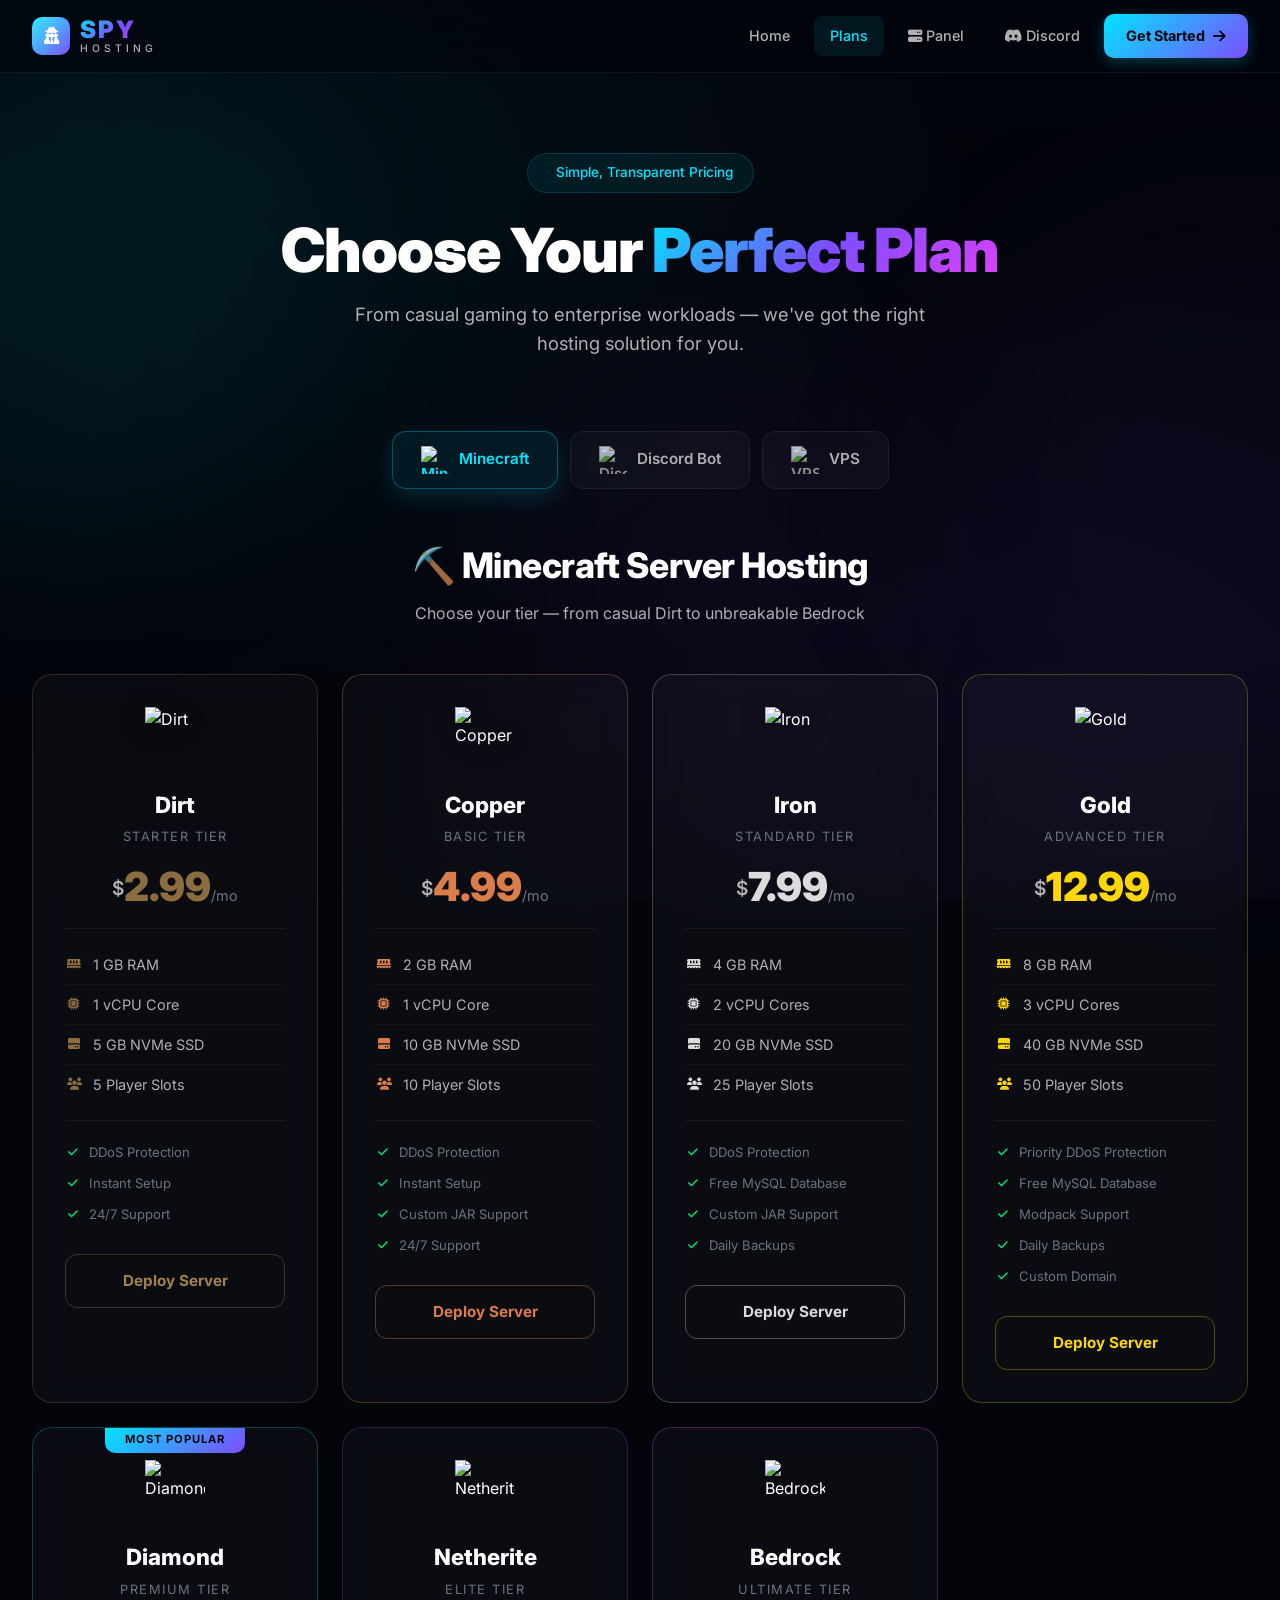
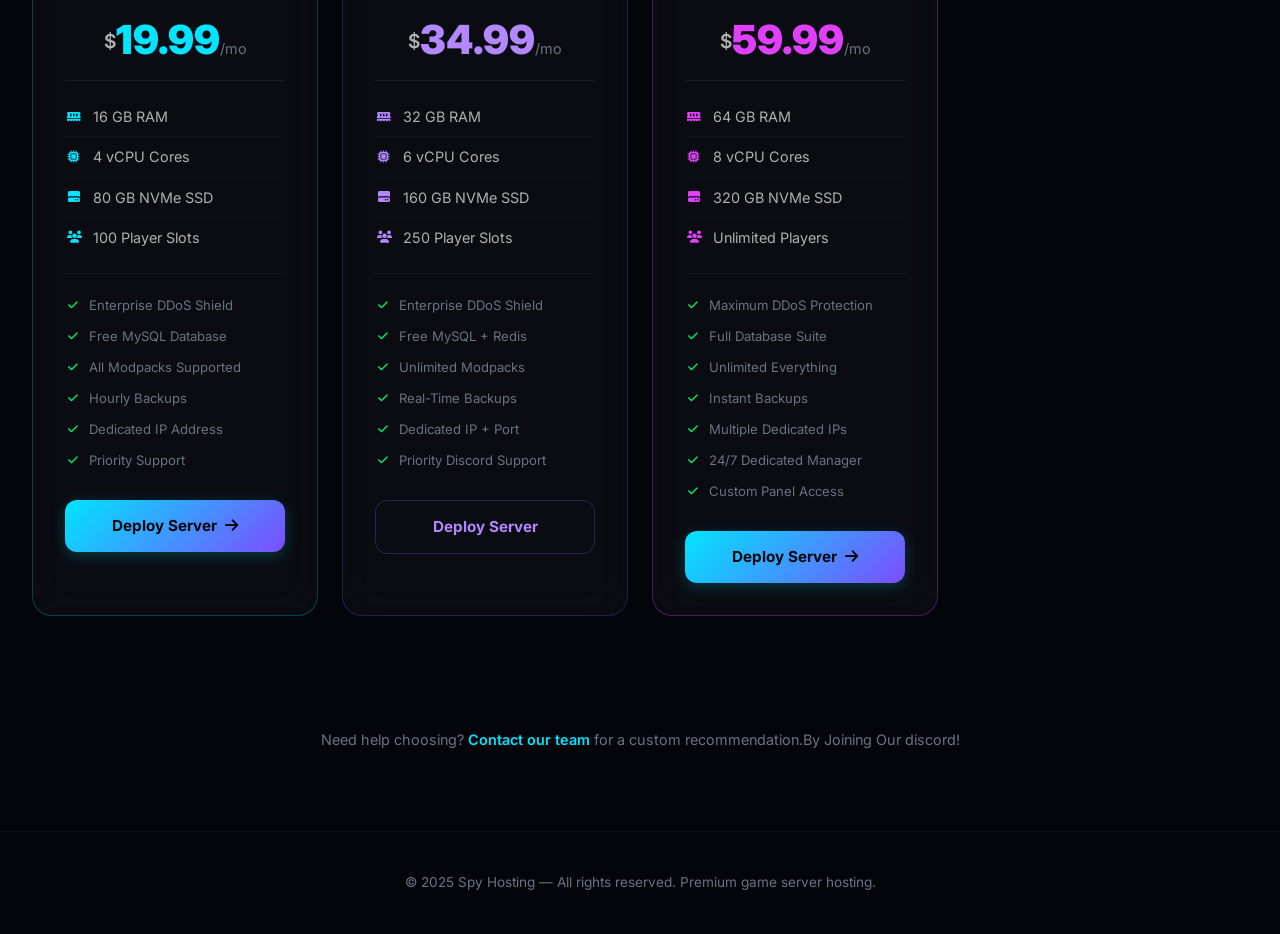
==== static/plans.html @ 8979aba4 "Create plans.html" ====
<!DOCTYPE html>
<html lang="en">
  <head>
    <meta charset="UTF-8" />
    <meta
      name="viewport"
      content="width=device-width, initial-scale=1.0, viewport-fit=cover"
    />
    <title>Plans | Spy Hosting - Premium Game Server Hosting</title>
    <meta
      name="description"
      content="Choose your perfect hosting plan. Minecraft servers, Discord bot hosting, and VPS solutions."
    />
    <link rel="preconnect" href="https://fonts.googleapis.com" />
    <link rel="preconnect" href="https://fonts.gstatic.com" crossorigin />
    <link
      href="https://fonts.googleapis.com/css2?family=Inter:opsz,wght@14..32,300;400;500;600;700;800;900&display=swap"
      rel="stylesheet"
    />
    <link
      rel="stylesheet"
      href="https://cdnjs.cloudflare.com/ajax/libs/font-awesome/6.5.1/css/all.min.css"
    />
    <style>
      :root {
        --primary: #00e5ff;
        --primary-dark: #00b4d8;
        --accent: #7c4dff;
        --accent-light: #b388ff;
        --bg-dark: #03050b;
        --glass: rgba(255, 255, 255, 0.03);
        --glass-border: rgba(255, 255, 255, 0.06);
        --text-primary: #ffffff;
        --text-secondary: #b0b0b0;
        --text-muted: #6b7280;
        --gradient-primary: linear-gradient(135deg, #00e5ff, #7c4dff);
        --gradient-hero: linear-gradient(
          135deg,
          #00e5ff 0%,
          #7c4dff 50%,
          #e040fb 100%
        );
        --gradient-minecraft: linear-gradient(135deg, #4caf50, #8bc34a);
        --gradient-discord: linear-gradient(135deg, #5865f2, #7289da);
        --gradient-vps: linear-gradient(135deg, #ff6b35, #f7c948);
      }

      * {
        margin: 0;
        padding: 0;
        box-sizing: border-box;
      }
      html {
        scroll-behavior: smooth;
      }

      body {
        font-family: "Inter", -apple-system, BlinkMacSystemFont, sans-serif;
        background: var(--bg-dark);
        color: var(--text-primary);
        line-height: 1.6;
        overflow-x: hidden;
      }

      #bgVideo {
        position: fixed;
        top: 0;
        left: 0;
        width: 100%;
        height: 100%;
        object-fit: cover;
        z-index: -2;
        filter: brightness(0.2) contrast(1.1) saturate(0.7);
      }

      body::before {
        content: "";
        position: fixed;
        top: 0;
        left: 0;
        width: 100%;
        height: 100%;
        background: radial-gradient(
            ellipse at 20% 20%,
            rgba(0, 229, 255, 0.06) 0%,
            transparent 50%
          ),
          radial-gradient(
            ellipse at 80% 80%,
            rgba(124, 77, 255, 0.06) 0%,
            transparent 50%
          ),
          linear-gradient(
            180deg,
            rgba(3, 5, 11, 0.8) 0%,
            rgba(3, 5, 11, 0.95) 100%
          );
        z-index: -1;
      }

      .container {
        max-width: 1400px;
        margin: 0 auto;
        padding: 0 32px;
      }

      /* Glow Orbs */
      .glow-orb {
        position: fixed;
        border-radius: 50%;
        filter: blur(100px);
        pointer-events: none;
        z-index: -1;
        animation: orbFloat 10s ease-in-out infinite;
      }
      .glow-orb-1 {
        width: 500px;
        height: 500px;
        background: rgba(0, 229, 255, 0.05);
        top: 5%;
        left: -15%;
      }
      .glow-orb-2 {
        width: 600px;
        height: 600px;
        background: rgba(124, 77, 255, 0.04);
        bottom: 10%;
        right: -20%;
        animation-delay: -5s;
      }
      .glow-orb-3 {
        width: 400px;
        height: 400px;
        background: rgba(224, 64, 251, 0.03);
        top: 40%;
        left: 40%;
        animation-delay: -3s;
      }

      @keyframes orbFloat {
        0%,
        100% {
          transform: translate(0, 0) scale(1);
        }
        25% {
          transform: translate(40px, -30px) scale(1.05);
        }
        50% {
          transform: translate(-30px, 40px) scale(0.95);
        }
        75% {
          transform: translate(30px, 30px) scale(1.02);
        }
      }

      /* Header */
      header {
        position: sticky;
        top: 0;
        backdrop-filter: blur(24px) saturate(1.2);
        -webkit-backdrop-filter: blur(24px) saturate(1.2);
        background: rgba(3, 5, 11, 0.65);
        border-bottom: 1px solid rgba(255, 255, 255, 0.06);
        z-index: 1000;
      }
      header .container {
        display: flex;
        justify-content: space-between;
        align-items: center;
        height: 72px;
      }
      .logo {
        font-size: 1.5rem;
        font-weight: 900;
        color: white;
        text-decoration: none;
        display: flex;
        align-items: center;
        gap: 10px;
        transition: transform 0.3s ease;
      }
      .logo:hover {
        transform: scale(1.02);
      }
      .logo-icon {
        width: 38px;
        height: 38px;
        background: var(--gradient-primary);
        border-radius: 10px;
        display: flex;
        align-items: center;
        justify-content: center;
        font-size: 1.1rem;
        position: relative;
        overflow: hidden;
      }
      .logo-icon::after {
        content: "";
        position: absolute;
        inset: 0;
        background: linear-gradient(
          135deg,
          rgba(255, 255, 255, 0.2),
          transparent
        );
        border-radius: 10px;
      }
      .logo-text {
        display: flex;
        flex-direction: column;
        line-height: 1.1;
      }
      .logo-text .spy {
        background: var(--gradient-hero);
        background-clip: text;
        -webkit-background-clip: text;
        color: transparent;
        font-size: 1.5rem;
        font-weight: 900;
        letter-spacing: 2px;
      }
      .logo-text .hosting {
        font-size: 0.65rem;
        font-weight: 500;
        color: var(--text-secondary);
        letter-spacing: 4px;
        text-transform: uppercase;
      }
      nav {
        display: flex;
        gap: 0.5rem;
        align-items: center;
      }
      nav a {
        color: var(--text-secondary);
        text-decoration: none;
        font-weight: 500;
        transition: all 0.3s ease;
        font-size: 0.9rem;
        padding: 8px 16px;
        border-radius: 8px;
      }
      nav a:hover {
        color: var(--primary);
        background: rgba(0, 229, 255, 0.05);
      }
      nav a.nav-active {
        color: var(--primary);
        background: rgba(0, 229, 255, 0.08);
      }
      .nav-cta {
        background: var(--gradient-primary) !important;
        color: var(--bg-dark) !important;
        font-weight: 700 !important;
        padding: 10px 22px !important;
        border-radius: 10px !important;
        display: inline-flex;
        align-items: center;
        gap: 8px;
        box-shadow: 0 4px 15px rgba(0, 229, 255, 0.25);
      }
      .nav-cta:hover {
        transform: translateY(-2px);
        box-shadow: 0 8px 25px rgba(0, 229, 255, 0.35) !important;
      }
      .mobile-toggle {
        display: none;
        background: none;
        border: none;
        color: white;
        font-size: 1.5rem;
        cursor: pointer;
        padding: 8px;
      }

      /* Hero */
      .plans-hero {
        text-align: center;
        padding: 80px 0 40px;
        position: relative;
      }
      .plans-hero-badge {
        display: inline-flex;
        align-items: center;
        gap: 8px;
        background: rgba(0, 229, 255, 0.08);
        border: 1px solid rgba(0, 229, 255, 0.15);
        padding: 8px 20px;
        border-radius: 50px;
        font-size: 0.85rem;
        color: var(--primary);
        font-weight: 500;
        margin-bottom: 1.5rem;
        backdrop-filter: blur(10px);
      }
      .plans-hero h1 {
        font-size: clamp(2.2rem, 5vw, 3.8rem);
        font-weight: 900;
        line-height: 1.1;
        margin-bottom: 1rem;
        letter-spacing: -1px;
      }
      .plans-hero h1 .gradient-text {
        background: var(--gradient-hero);
        background-clip: text;
        -webkit-background-clip: text;
        color: transparent;
      }
      .plans-hero p {
        color: var(--text-secondary);
        font-size: 1.15rem;
        max-width: 600px;
        margin: 0 auto;
      }

      /* Category Tabs */
      .category-tabs {
        display: flex;
        justify-content: center;
        gap: 0.75rem;
        margin: 2rem 0 3rem;
        flex-wrap: wrap;
        padding: 0 1rem;
      }
      .category-tab {
        display: flex;
        align-items: center;
        gap: 10px;
        padding: 14px 28px;
        border-radius: 14px;
        background: var(--glass);
        border: 1px solid var(--glass-border);
        color: var(--text-secondary);
        font-weight: 600;
        font-size: 0.95rem;
        cursor: pointer;
        transition: all 0.3s cubic-bezier(0.4, 0, 0.2, 1);
        backdrop-filter: blur(10px);
      }
      .category-tab:hover {
        border-color: rgba(0, 229, 255, 0.2);
        color: var(--text-primary);
        transform: translateY(-2px);
      }
      .category-tab.active {
        background: rgba(0, 229, 255, 0.08);
        border-color: rgba(0, 229, 255, 0.3);
        color: var(--primary);
        box-shadow: 0 8px 25px rgba(0, 229, 255, 0.15);
      }
      .category-tab img {
        width: 28px;
        height: 28px;
        object-fit: contain;
        filter: brightness(0.8);
        transition: filter 0.3s ease;
      }
      .category-tab.active img {
        filter: brightness(1);
      }

      /* Category Sections */
      .category-section {
        display: none;
        animation: fadeIn 0.5s ease;
      }
      .category-section.active {
        display: block;
      }

      @keyframes fadeIn {
        from {
          opacity: 0;
          transform: translateY(20px);
        }
        to {
          opacity: 1;
          transform: translateY(0);
        }
      }

      .category-header {
        text-align: center;
        margin-bottom: 3rem;
      }
      .category-header h2 {
        font-size: clamp(1.5rem, 3vw, 2.2rem);
        font-weight: 800;
        margin-bottom: 0.5rem;
        letter-spacing: -0.5px;
      }
      .category-header p {
        color: var(--text-secondary);
        font-size: 1rem;
      }

      /* Plan Grid */
      .plan-grid {
        display: grid;
        grid-template-columns: repeat(auto-fit, minmax(280px, 1fr));
        gap: 1.5rem;
        margin-bottom: 4rem;
      }

      .plan-grid-7 {
        grid-template-columns: repeat(auto-fit, minmax(240px, 1fr));
      }

      /* Plan Card Base */
      .plan-card {
        background: var(--glass);
        border: 1px solid var(--glass-border);
        border-radius: 20px;
        padding: 2rem;
        position: relative;
        overflow: hidden;
        backdrop-filter: blur(20px);
        transition: all 0.4s cubic-bezier(0.4, 0, 0.2, 1);
      }
      .plan-card::before {
        content: "";
        position: absolute;
        top: 0;
        left: 0;
        right: 0;
        height: 3px;
        background: var(--gradient-primary);
        transform: scaleX(0);
        transition: transform 0.4s ease;
      }
      .plan-card:hover {
        transform: translateY(-8px);
        box-shadow: 0 25px 50px rgba(0, 0, 0, 0.3);
      }
      .plan-card:hover::before {
        transform: scaleX(1);
      }

      .plan-card .tier-icon {
        width: 60px;
        height: 60px;
        margin: 0 auto 1.2rem;
        display: flex;
        align-items: center;
        justify-content: center;
        transition: transform 0.3s ease;
      }
      .plan-card:hover .tier-icon {
        transform: scale(1.1) rotate(-3deg);
      }
      .plan-card .tier-icon img {
        width: 100%;
        height: 100%;
        object-fit: contain;
        image-rendering: pixelated;
        filter: drop-shadow(0 4px 12px rgba(0, 0, 0, 0.3));
      }

      .plan-card .tier-name {
        text-align: center;
        font-size: 1.4rem;
        font-weight: 800;
        margin-bottom: 0.3rem;
      }
      .plan-card .tier-subtitle {
        text-align: center;
        color: var(--text-muted);
        font-size: 0.8rem;
        text-transform: uppercase;
        letter-spacing: 1.5px;
        margin-bottom: 1rem;
      }

      .plan-price {
        text-align: center;
        margin: 1.2rem 0;
      }
      .plan-price .amount {
        font-size: 2.5rem;
        font-weight: 900;
        line-height: 1;
      }
      .plan-price .currency {
        font-size: 1.2rem;
        font-weight: 600;
        vertical-align: super;
        color: var(--text-secondary);
      }
      .plan-price .period {
        font-size: 0.9rem;
        color: var(--text-muted);
        font-weight: 400;
      }

      .plan-divider {
        height: 1px;
        background: rgba(255, 255, 255, 0.06);
        margin: 1rem 0;
      }

      .plan-specs {
        list-style: none;
        margin: 1rem 0;
      }
      .plan-specs li {
        display: flex;
        align-items: center;
        gap: 10px;
        padding: 8px 0;
        font-size: 0.9rem;
        color: var(--text-secondary);
        border-bottom: 1px solid rgba(255, 255, 255, 0.03);
      }
      .plan-specs li:last-child {
        border-bottom: none;
      }
      .plan-specs li i {
        width: 18px;
        text-align: center;
        font-size: 0.75rem;
      }

      .plan-features {
        list-style: none;
        margin-top: 1rem;
        padding-top: 1rem;
        border-top: 1px solid rgba(255, 255, 255, 0.05);
      }
      .plan-features li {
        display: flex;
        align-items: center;
        gap: 8px;
        padding: 5px 0;
        font-size: 0.82rem;
        color: var(--text-muted);
      }
      .plan-features li i {
        color: #00e676;
        font-size: 0.7rem;
        width: 16px;
        text-align: center;
      }

      .plan-btn {
        display: flex;
        align-items: center;
        justify-content: center;
        gap: 8px;
        width: 100%;
        padding: 14px;
        border-radius: 12px;
        text-decoration: none;
        font-weight: 700;
        font-size: 0.95rem;
        transition: all 0.3s ease;
        margin-top: 1.5rem;
        cursor: pointer;
        border: none;
      }
      .plan-btn-primary {
        background: var(--gradient-primary);
        color: var(--bg-dark);
        box-shadow: 0 4px 15px rgba(0, 229, 255, 0.2);
      }
      .plan-btn-primary:hover {
        transform: translateY(-2px);
        box-shadow: 0 8px 25px rgba(0, 229, 255, 0.35);
      }
      .plan-btn-outline {
        background: transparent;
        border: 1.5px solid rgba(0, 229, 255, 0.25);
        color: var(--primary);
      }
      .plan-btn-outline:hover {
        background: rgba(0, 229, 255, 0.06);
        border-color: var(--primary);
        transform: translateY(-2px);
      }

      /* Popular Badge */
      .popular-badge {
        position: absolute;
        top: -1px;
        left: 50%;
        transform: translateX(-50%);
        background: var(--gradient-primary);
        color: var(--bg-dark);
        padding: 4px 20px;
        border-radius: 0 0 10px 10px;
        font-size: 0.7rem;
        font-weight: 700;
        letter-spacing: 1px;
        text-transform: uppercase;
      }

      /* Minecraft Tier Colors */
      .plan-dirt {
        border-color: rgba(139, 109, 63, 0.3);
      }
      .plan-dirt:hover {
        border-color: rgba(139, 109, 63, 0.6);
        box-shadow: 0 25px 50px rgba(139, 109, 63, 0.15);
      }
      .plan-dirt::before {
        background: linear-gradient(135deg, #8b6d3f, #a0824a);
      }
      .plan-dirt .amount {
        color: #8b6d3f;
      }
      .plan-dirt .plan-btn-outline {
        border-color: rgba(139, 109, 63, 0.4);
        color: #a0824a;
      }
      .plan-dirt .plan-btn-outline:hover {
        background: rgba(139, 109, 63, 0.1);
        border-color: #a0824a;
      }
      .plan-dirt .plan-specs li i {
        color: #8b6d3f;
      }

      .plan-copper {
        border-color: rgba(218, 125, 75, 0.3);
      }
      .plan-copper:hover {
        border-color: rgba(218, 125, 75, 0.6);
        box-shadow: 0 25px 50px rgba(218, 125, 75, 0.15);
      }
      .plan-copper::before {
        background: linear-gradient(135deg, #da7d4b, #e8915a);
      }
      .plan-copper .amount {
        color: #da7d4b;
      }
      .plan-copper .plan-btn-outline {
        border-color: rgba(218, 125, 75, 0.4);
        color: #da7d4b;
      }
      .plan-copper .plan-btn-outline:hover {
        background: rgba(218, 125, 75, 0.1);
        border-color: #da7d4b;
      }
      .plan-copper .plan-specs li i {
        color: #da7d4b;
      }

      .plan-iron {
        border-color: rgba(220, 220, 220, 0.25);
      }
      .plan-iron:hover {
        border-color: rgba(220, 220, 220, 0.5);
        box-shadow: 0 25px 50px rgba(220, 220, 220, 0.1);
      }
      .plan-iron::before {
        background: linear-gradient(135deg, #b8b8b8, #dcdcdc);
      }
      .plan-iron .amount {
        color: #dcdcdc;
      }
      .plan-iron .plan-btn-outline {
        border-color: rgba(220, 220, 220, 0.3);
        color: #dcdcdc;
      }
      .plan-iron .plan-btn-outline:hover {
        background: rgba(220, 220, 220, 0.08);
        border-color: #dcdcdc;
      }
      .plan-iron .plan-specs li i {
        color: #dcdcdc;
      }

      .plan-gold {
        border-color: rgba(255, 215, 0, 0.25);
      }
      .plan-gold:hover {
        border-color: rgba(255, 215, 0, 0.5);
        box-shadow: 0 25px 50px rgba(255, 215, 0, 0.15);
      }
      .plan-gold::before {
        background: linear-gradient(135deg, #ffd700, #ffa500);
      }
      .plan-gold .amount {
        color: #ffd700;
      }
      .plan-gold .plan-btn-outline {
        border-color: rgba(255, 215, 0, 0.3);
        color: #ffd700;
      }
      .plan-gold .plan-btn-outline:hover {
        background: rgba(255, 215, 0, 0.08);
        border-color: #ffd700;
      }
      .plan-gold .plan-specs li i {
        color: #ffd700;
      }

      .plan-diamond {
        border-color: rgba(0, 229, 255, 0.25);
      }
      .plan-diamond:hover {
        border-color: rgba(0, 229, 255, 0.5);
        box-shadow: 0 25px 50px rgba(0, 229, 255, 0.2);
      }
      .plan-diamond::before {
        background: linear-gradient(135deg, #00e5ff, #4fc3f7);
      }
      .plan-diamond .amount {
        color: #00e5ff;
      }
      .plan-diamond .plan-specs li i {
        color: #00e5ff;
      }

      .plan-netherite {
        border-color: rgba(124, 77, 255, 0.25);
      }
      .plan-netherite:hover {
        border-color: rgba(124, 77, 255, 0.5);
        box-shadow: 0 25px 50px rgba(124, 77, 255, 0.2);
      }
      .plan-netherite::before {
        background: linear-gradient(135deg, #7c4dff, #b388ff);
      }
      .plan-netherite .amount {
        color: #b388ff;
      }
      .plan-netherite .plan-btn-outline {
        border-color: rgba(124, 77, 255, 0.3);
        color: #b388ff;
      }
      .plan-netherite .plan-btn-outline:hover {
        background: rgba(124, 77, 255, 0.1);
        border-color: #b388ff;
      }
      .plan-netherite .plan-specs li i {
        color: #b388ff;
      }

      .plan-bedrock {
        border-color: rgba(224, 64, 251, 0.3);
      }
      .plan-bedrock:hover {
        border-color: rgba(224, 64, 251, 0.6);
        box-shadow: 0 25px 50px rgba(224, 64, 251, 0.2);
      }
      .plan-bedrock::before {
        background: linear-gradient(135deg, #e040fb, #ff80ab);
      }
      .plan-bedrock .amount {
        color: #e040fb;
      }
      .plan-bedrock .plan-specs li i {
        color: #e040fb;
      }

      /* Discord Tier Colors */
      .plan-python {
        border-color: rgba(55, 118, 171, 0.3);
      }
      .plan-python:hover {
        border-color: rgba(55, 118, 171, 0.6);
        box-shadow: 0 25px 50px rgba(55, 118, 171, 0.15);
      }
      .plan-python::before {
        background: linear-gradient(135deg, #3776ab, #ffd43b);
      }
      .plan-python .amount {
        color: #3776ab;
      }
      .plan-python .plan-specs li i {
        color: #3776ab;
      }

      .plan-nodejs {
        border-color: rgba(104, 159, 56, 0.3);
      }
      .plan-nodejs:hover {
        border-color: rgba(104, 159, 56, 0.6);
        box-shadow: 0 25px 50px rgba(104, 159, 56, 0.15);
      }
      .plan-nodejs::before {
        background: linear-gradient(135deg, #689f38, #8bc34a);
      }
      .plan-nodejs .amount {
        color: #689f38;
      }
      .plan-nodejs .plan-specs li i {
        color: #689f38;
      }

      .plan-bun {
        border-color: rgba(251, 214, 15, 0.25);
      }
      .plan-bun:hover {
        border-color: rgba(251, 214, 15, 0.5);
        box-shadow: 0 25px 50px rgba(251, 214, 15, 0.15);
      }
      .plan-bun::before {
        background: linear-gradient(135deg, #fbd60f, #ff8c00);
      }
      .plan-bun .amount {
        color: #fbd60f;
      }
      .plan-bun .plan-specs li i {
        color: #fbd60f;
      }

      .plan-java {
        border-color: rgba(244, 128, 36, 0.3);
      }
      .plan-java:hover {
        border-color: rgba(244, 128, 36, 0.6);
        box-shadow: 0 25px 50px rgba(244, 128, 36, 0.15);
      }
      .plan-java::before {
        background: linear-gradient(135deg, #f48024, #ed8b00);
      }
      .plan-java .amount {
        color: #f48024;
      }
      .plan-java .plan-specs li i {
        color: #f48024;
      }

      /* VPS Tier Colors */
      .plan-nano {
        border-color: rgba(0, 229, 255, 0.15);
      }
      .plan-nano:hover {
        border-color: rgba(0, 229, 255, 0.4);
        box-shadow: 0 25px 50px rgba(0, 229, 255, 0.1);
      }
      .plan-nano::before {
        background: linear-gradient(135deg, #00e5ff, #4fc3f7);
      }
      .plan-nano .amount {
        color: #00e5ff;
      }
      .plan-nano .plan-specs li i {
        color: #00e5ff;
      }

      .plan-core {
        border-color: rgba(76, 175, 80, 0.25);
      }
      .plan-core:hover {
        border-color: rgba(76, 175, 80, 0.5);
        box-shadow: 0 25px 50px rgba(76, 175, 80, 0.15);
      }
      .plan-core::before {
        background: linear-gradient(135deg, #4caf50, #8bc34a);
      }
      .plan-core .amount {
        color: #4caf50;
      }
      .plan-core .plan-specs li i {
        color: #4caf50;
      }

      .plan-pulse {
        border-color: rgba(255, 193, 7, 0.25);
      }
      .plan-pulse:hover {
        border-color: rgba(255, 193, 7, 0.5);
        box-shadow: 0 25px 50px rgba(255, 193, 7, 0.15);
      }
      .plan-pulse::before {
        background: linear-gradient(135deg, #ffc107, #ff9800);
      }
      .plan-pulse .amount {
        color: #ffc107;
      }
      .plan-pulse .plan-specs li i {
        color: #ffc107;
      }

      .plan-quantum {
        border-color: rgba(233, 30, 99, 0.25);
      }
      .plan-quantum:hover {
        border-color: rgba(233, 30, 99, 0.5);
        box-shadow: 0 25px 50px rgba(233, 30, 99, 0.15);
      }
      .plan-quantum::before {
        background: linear-gradient(135deg, #e91e63, #f44336);
      }
      .plan-quantum .amount {
        color: #e91e63;
      }
      .plan-quantum .plan-specs li i {
        color: #e91e63;
      }

      .plan-titan {
        border-color: rgba(156, 39, 176, 0.25);
      }
      .plan-titan:hover {
        border-color: rgba(156, 39, 176, 0.5);
        box-shadow: 0 25px 50px rgba(156, 39, 176, 0.15);
      }
      .plan-titan::before {
        background: linear-gradient(135deg, #9c27b0, #7c4dff);
      }
      .plan-titan .amount {
        color: #9c27b0;
      }
      .plan-titan .plan-specs li i {
        color: #9c27b0;
      }

      .plan-apex {
        border-color: rgba(255, 87, 34, 0.25);
      }
      .plan-apex:hover {
        border-color: rgba(255, 87, 34, 0.5);
        box-shadow: 0 25px 50px rgba(255, 87, 34, 0.15);
      }
      .plan-apex::before {
        background: linear-gradient(135deg, #ff5722, #ff9800);
      }
      .plan-apex .amount {
        color: #ff5722;
      }
      .plan-apex .plan-specs li i {
        color: #ff5722;
      }

      .plan-infinity {
        border-color: rgba(224, 64, 251, 0.3);
      }
      .plan-infinity:hover {
        border-color: rgba(224, 64, 251, 0.6);
        box-shadow: 0 25px 50px rgba(224, 64, 251, 0.2);
      }
      .plan-infinity::before {
        background: linear-gradient(135deg, #e040fb, #7c4dff);
      }
      .plan-infinity .amount {
        background: linear-gradient(135deg, #e040fb, #7c4dff);
        background-clip: text;
        -webkit-background-clip: text;
        color: transparent;
      }
      .plan-infinity .plan-specs li i {
        color: #e040fb;
      }

      /* Comparison Note */
      .comparison-note {
        text-align: center;
        padding: 3rem 0;
        color: var(--text-muted);
        font-size: 0.9rem;
      }
      .comparison-note a {
        color: var(--primary);
        text-decoration: none;
        font-weight: 600;
      }
      .comparison-note a:hover {
        text-decoration: underline;
      }

      /* Footer */
      footer {
        text-align: center;
        padding: 40px 0;
        border-top: 1px solid rgba(255, 255, 255, 0.05);
        margin-top: 2rem;
      }
      footer p {
        color: var(--text-muted);
        font-size: 0.85rem;
      }

      /* Responsive */
      @media (max-width: 1024px) {
        .plan-grid-7 {
          grid-template-columns: repeat(auto-fit, minmax(220px, 1fr));
        }
      }
      @media (max-width: 768px) {
        .container {
          padding: 0 20px;
        }
        nav {
          display: none;
          position: fixed;
          top: 72px;
          left: 0;
          right: 0;
          background: rgba(3, 5, 11, 0.95);
          backdrop-filter: blur(20px);
          padding: 1.5rem;
          flex-direction: column;
          border-bottom: 1px solid rgba(255, 255, 255, 0.06);
        }
        nav.active {
          display: flex;
        }
        .mobile-toggle {
          display: block;
        }
        .plans-hero {
          padding: 50px 0 20px;
        }
        .category-tabs {
          gap: 0.5rem;
        }
        .category-tab {
          padding: 10px 18px;
          font-size: 0.85rem;
        }
        .category-tab img {
          width: 22px;
          height: 22px;
        }
        .plan-grid,
        .plan-grid-7 {
          grid-template-columns: 1fr;
          max-width: 400px;
          margin-left: auto;
          margin-right: auto;
        }
      }

      /* Scroll to top */
      .scroll-top {
        position: fixed;
        bottom: 30px;
        right: 30px;
        width: 48px;
        height: 48px;
        background: var(--gradient-primary);
        border: none;
        border-radius: 14px;
        color: var(--bg-dark);
        font-size: 1.2rem;
        cursor: pointer;
        display: flex;
        align-items: center;
        justify-content: center;
        opacity: 0;
        visibility: hidden;
        transform: translateY(20px);
        transition: all 0.3s ease;
        z-index: 999;
        box-shadow: 0 8px 25px rgba(0, 229, 255, 0.3);
      }
      .scroll-top.visible {
        opacity: 1;
        visibility: visible;
        transform: translateY(0);
      }
      .scroll-top:hover {
        transform: translateY(-3px);
        box-shadow: 0 12px 35px rgba(0, 229, 255, 0.4);
      }
    </style>
  </head>
  <body>
    <!-- Background Video -->
    <video autoplay muted loop playsinline id="bgVideo">
      <source
        src="https://motionbgs.com/media/6069/minecraft-aquarium.960x540.mp4"
        type="video/mp4"
      />
    </video>

    <!-- Glow Orbs -->
    <div class="glow-orb glow-orb-1"></div>
    <div class="glow-orb glow-orb-2"></div>
    <div class="glow-orb glow-orb-3"></div>

    <!-- Header -->
    <header>
      <div class="container">
        <a href="index.html" class="logo">
          <div class="logo-icon"><i class="fas fa-user-secret"></i></div>
          <div class="logo-text">
            <span class="spy">SPY</span>
            <span class="hosting">HOSTING</span>
          </div>
        </a>
        <button class="mobile-toggle" id="mobileToggle">
          <i class="fas fa-bars"></i>
        </button>
        <nav id="mainNav">
          <a href="index.html">Home</a>
          <a href="plans.html" class="nav-active">Plans</a>
          <a href="#" id="panelBtn"><i class="fas fa-server"></i> Panel</a>
          <a href="#" id="discordBtn"><i class="fab fa-discord"></i> Discord</a>
          <a href="start.html" class="nav-cta"
            >Get Started <i class="fas fa-arrow-right"></i
          ></a>
        </nav>
      </div>
    </header>

    <main>
      <!-- Hero -->
      <section class="plans-hero">
        <div class="container">
          <div class="plans-hero-badge">
            <i class="fas fa-sparkles"></i>
            <span>Simple, Transparent Pricing</span>
          </div>
          <h1>Choose Your <span class="gradient-text">Perfect Plan</span></h1>
          <p>
            From casual gaming to enterprise workloads — we've got the right
            hosting solution for you.
          </p>
        </div>
      </section>

      <!-- Category Tabs -->
      <div class="container">
        <div class="category-tabs">
          <div class="category-tab active" data-category="minecraft">
            <img
              src="https://www.pella.app/icons/minecraft.svg"
              alt="Minecraft"
            />
            <span>Minecraft</span>
          </div>
          <div class="category-tab" data-category="discord">
            <img
              src="https://www.pella.app/icons/discord.svg"
              alt="Discord Bot"
            />
            <span>Discord Bot</span>
          </div>
          <div class="category-tab" data-category="vps">
            <img
              src="https://www.pella.app/icons/world-wide-web.png"
              alt="VPS"
            />
            <span>VPS</span>
          </div>
        </div>
      </div>

      <!-- MINECRAFT PLANS -->
      <section class="category-section active" id="minecraft">
        <div class="container">
          <div class="category-header">
            <h2>⛏️ Minecraft Server Hosting</h2>
            <p>Choose your tier — from casual Dirt to unbreakable Bedrock</p>
          </div>
          <div class="plan-grid plan-grid-7">
            <!-- Dirt -->
            <div class="plan-card plan-dirt">
              <div class="tier-icon">
                <img
                  src="https://ccvaults.com/assets/20.%20Blocks/18.%20Decoration/Dirt.png"
                  alt="Dirt"
                />
              </div>
              <div class="tier-name">Dirt</div>
              <div class="tier-subtitle">Starter Tier</div>
              <div class="plan-price">
                <span class="currency">$</span><span class="amount">2.99</span
                ><span class="period">/mo</span>
              </div>
              <div class="plan-divider"></div>
              <ul class="plan-specs">
                <li><i class="fas fa-memory"></i> 1 GB RAM</li>
                <li><i class="fas fa-microchip"></i> 1 vCPU Core</li>
                <li><i class="fas fa-hdd"></i> 5 GB NVMe SSD</li>
                <li><i class="fas fa-users"></i> 5 Player Slots</li>
              </ul>
              <ul class="plan-features">
                <li><i class="fas fa-check"></i> DDoS Protection</li>
                <li><i class="fas fa-check"></i> Instant Setup</li>
                <li><i class="fas fa-check"></i> 24/7 Support</li>
              </ul>
              <a href="https://discord.gg/dCvCDfb252" class="plan-btn plan-btn-outline">Deploy Server</a>
            </div>

            <!-- Copper -->
            <div class="plan-card plan-copper">
              <div class="tier-icon">
                <img
                  src="https://ccvaults.com/assets/20.%20Blocks/16.%20Copper/Copper_Block.png"
                  alt="Copper"
                />
              </div>
              <div class="tier-name">Copper</div>
              <div class="tier-subtitle">Basic Tier</div>
              <div class="plan-price">
                <span class="currency">$</span><span class="amount">4.99</span
                ><span class="period">/mo</span>
              </div>
              <div class="plan-divider"></div>
              <ul class="plan-specs">
                <li><i class="fas fa-memory"></i> 2 GB RAM</li>
                <li><i class="fas fa-microchip"></i> 1 vCPU Core</li>
                <li><i class="fas fa-hdd"></i> 10 GB NVMe SSD</li>
                <li><i class="fas fa-users"></i> 10 Player Slots</li>
              </ul>
              <ul class="plan-features">
                <li><i class="fas fa-check"></i> DDoS Protection</li>
                <li><i class="fas fa-check"></i> Instant Setup</li>
                <li><i class="fas fa-check"></i> Custom JAR Support</li>
                <li><i class="fas fa-check"></i> 24/7 Support</li>
              </ul>
              <a href="https://discord.gg/dCvCDfb252" class="plan-btn plan-btn-outline">Deploy Server</a>
            </div>

            <!-- Iron -->
            <div class="plan-card plan-iron">
              <div class="tier-icon">
                <img
                  src="https://ccvaults.com/assets/20.%20Blocks/08.%20Material/Iron_Block.png"
                  alt="Iron"
                />
              </div>
              <div class="tier-name">Iron</div>
              <div class="tier-subtitle">Standard Tier</div>
              <div class="plan-price">
                <span class="currency">$</span><span class="amount">7.99</span
                ><span class="period">/mo</span>
              </div>
              <div class="plan-divider"></div>
              <ul class="plan-specs">
                <li><i class="fas fa-memory"></i> 4 GB RAM</li>
                <li><i class="fas fa-microchip"></i> 2 vCPU Cores</li>
                <li><i class="fas fa-hdd"></i> 20 GB NVMe SSD</li>
                <li><i class="fas fa-users"></i> 25 Player Slots</li>
              </ul>
              <ul class="plan-features">
                <li><i class="fas fa-check"></i> DDoS Protection</li>
                <li><i class="fas fa-check"></i> Free MySQL Database</li>
                <li><i class="fas fa-check"></i> Custom JAR Support</li>
                <li><i class="fas fa-check"></i> Daily Backups</li>
              </ul>
              <a href="https://discord.gg/dCvCDfb252" class="plan-btn plan-btn-outline">Deploy Server</a>
            </div>

            <!-- Gold -->
            <div class="plan-card plan-gold">
              <div class="tier-icon">
                <img
                  src="https://ccvaults.com/assets/20.%20Blocks/08.%20Material/Gold_Block.png"
                  alt="Gold"
                />
              </div>
              <div class="tier-name">Gold</div>
              <div class="tier-subtitle">Advanced Tier</div>
              <div class="plan-price">
                <span class="currency">$</span><span class="amount">12.99</span
                ><span class="period">/mo</span>
              </div>
              <div class="plan-divider"></div>
              <ul class="plan-specs">
                <li><i class="fas fa-memory"></i> 8 GB RAM</li>
                <li><i class="fas fa-microchip"></i> 3 vCPU Cores</li>
                <li><i class="fas fa-hdd"></i> 40 GB NVMe SSD</li>
                <li><i class="fas fa-users"></i> 50 Player Slots</li>
              </ul>
              <ul class="plan-features">
                <li><i class="fas fa-check"></i> Priority DDoS Protection</li>
                <li><i class="fas fa-check"></i> Free MySQL Database</li>
                <li><i class="fas fa-check"></i> Modpack Support</li>
                <li><i class="fas fa-check"></i> Daily Backups</li>
                <li><i class="fas fa-check"></i> Custom Domain</li>
              </ul>
              <a href="https://discord.gg/dCvCDfb252" class="plan-btn plan-btn-outline">Deploy Server</a>
            </div>

            <!-- Diamond (Popular) -->
            <div
              class="plan-card plan-diamond"
              style="transform: scale(1.02); z-index: 2"
            >
              <div class="popular-badge">MOST POPULAR</div>
              <div class="tier-icon">
                <img
                  src="https://ccvaults.com/assets/20.%20Blocks/08.%20Material/Diamond_Block.png"
                  alt="Diamond"
                />
              </div>
              <div class="tier-name">Diamond</div>
              <div class="tier-subtitle">Premium Tier</div>
              <div class="plan-price">
                <span class="currency">$</span><span class="amount">19.99</span
                ><span class="period">/mo</span>
              </div>
              <div class="plan-divider"></div>
              <ul class="plan-specs">
                <li><i class="fas fa-memory"></i> 16 GB RAM</li>
                <li><i class="fas fa-microchip"></i> 4 vCPU Cores</li>
                <li><i class="fas fa-hdd"></i> 80 GB NVMe SSD</li>
                <li><i class="fas fa-users"></i> 100 Player Slots</li>
              </ul>
              <ul class="plan-features">
                <li><i class="fas fa-check"></i> Enterprise DDoS Shield</li>
                <li><i class="fas fa-check"></i> Free MySQL Database</li>
                <li><i class="fas fa-check"></i> All Modpacks Supported</li>
                <li><i class="fas fa-check"></i> Hourly Backups</li>
                <li><i class="fas fa-check"></i> Dedicated IP Address</li>
                <li><i class="fas fa-check"></i> Priority Support</li>
              </ul>
              <a href="https://discord.gg/dCvCDfb252" class="plan-btn plan-btn-primary"
                >Deploy Server <i class="fas fa-arrow-right"></i
              ></a>
            </div>

            <!-- Netherite -->
            <div class="plan-card plan-netherite">
              <div class="tier-icon">
                <img
                  src="https://ccvaults.com/assets/20.%20Blocks/37.%20Nether/Netherite_Block.png"
                  alt="Netherite"
                />
              </div>
              <div class="tier-name">Netherite</div>
              <div class="tier-subtitle">Elite Tier</div>
              <div class="plan-price">
                <span class="currency">$</span><span class="amount">34.99</span
                ><span class="period">/mo</span>
              </div>
              <div class="plan-divider"></div>
              <ul class="plan-specs">
                <li><i class="fas fa-memory"></i> 32 GB RAM</li>
                <li><i class="fas fa-microchip"></i> 6 vCPU Cores</li>
                <li><i class="fas fa-hdd"></i> 160 GB NVMe SSD</li>
                <li><i class="fas fa-users"></i> 250 Player Slots</li>
              </ul>
              <ul class="plan-features">
                <li><i class="fas fa-check"></i> Enterprise DDoS Shield</li>
                <li><i class="fas fa-check"></i> Free MySQL + Redis</li>
                <li><i class="fas fa-check"></i> Unlimited Modpacks</li>
                <li><i class="fas fa-check"></i> Real-Time Backups</li>
                <li><i class="fas fa-check"></i> Dedicated IP + Port</li>
                <li><i class="fas fa-check"></i> Priority Discord Support</li>
              </ul>
              <a href="#" class="plan-btn plan-btn-outline">Deploy Server</a>
            </div>

            <!-- Bedrock -->
            <div class="plan-card plan-bedrock">
              <div class="tier-icon">
                <img
                  src="https://ccvaults.com/assets/20.%20Blocks/39.%20Admin/Bedrock.png"
                  alt="Bedrock"
                />
              </div>
              <div class="tier-name">Bedrock</div>
              <div class="tier-subtitle">Ultimate Tier</div>
              <div class="plan-price">
                <span class="currency">$</span><span class="amount">59.99</span
                ><span class="period">/mo</span>
              </div>
              <div class="plan-divider"></div>
              <ul class="plan-specs">
                <li><i class="fas fa-memory"></i> 64 GB RAM</li>
                <li><i class="fas fa-microchip"></i> 8 vCPU Cores</li>
                <li><i class="fas fa-hdd"></i> 320 GB NVMe SSD</li>
                <li><i class="fas fa-users"></i> Unlimited Players</li>
              </ul>
              <ul class="plan-features">
                <li><i class="fas fa-check"></i> Maximum DDoS Protection</li>
                <li><i class="fas fa-check"></i> Full Database Suite</li>
                <li><i class="fas fa-check"></i> Unlimited Everything</li>
                <li><i class="fas fa-check"></i> Instant Backups</li>
                <li><i class="fas fa-check"></i> Multiple Dedicated IPs</li>
                <li><i class="fas fa-check"></i> 24/7 Dedicated Manager</li>
                <li><i class="fas fa-check"></i> Custom Panel Access</li>
              </ul>
              <a href="https://discord.gg/dCvCDfb252" class="plan-btn plan-btn-primary"
                >Deploy Server <i class="fas fa-arrow-right"></i
              ></a>
            </div>
          </div>
        </div>
      </section>

      <!-- DISCORD BOT PLANS -->
      <section class="category-section" id="discord">
        <div class="container">
          <div class="category-header">
            <h2>🤖 Discord Bot Hosting</h2>
            <p>Reliable hosting for your Discord bots — choose your language</p>
          </div>
          <div class="plan-grid">
            <!-- Python -->
            <div class="plan-card plan-python">
              <div class="tier-icon">
                <img
                  src="https://images.icon-icons.com/1508/PNG/512/python_104451.png"
                  alt="Python"
                  style="border-radius: 10px"
                />
              </div>
              <div class="tier-name">Python</div>
              <div class="tier-subtitle">discord.py • Pycord</div>
              <div class="plan-price">
                <span class="currency">$</span><span class="amount">3.99</span
                ><span class="period">/mo</span>
              </div>
              <div class="plan-divider"></div>
              <ul class="plan-specs">
                <li><i class="fas fa-memory"></i> 512 MB RAM</li>
                <li><i class="fas fa-microchip"></i> 1 vCPU Core</li>
                <li><i class="fas fa-hdd"></i> 5 GB SSD Storage</li>
                <li><i class="fas fa-robot"></i> 5 Bot Instances</li>
                <li><i class="fas fa-clock"></i> 99.9% Uptime</li>
              </ul>
              <ul class="plan-features">
                <li><i class="fas fa-check"></i> Python 3.11+ Pre-installed</li>
                <li><i class="fas fa-check"></i> pip Package Manager</li>
                <li><i class="fas fa-check"></i> 24/7 Always Online</li>
                <li><i class="fas fa-check"></i> Auto-Restart on Crash</li>
                <li><i class="fas fa-check"></i> Web Terminal Access</li>
              </ul>
              <a href="https://discord.gg/dCvCDfb252" class="plan-btn plan-btn-outline">Deploy Bot</a>
            </div>

            <!-- NodeJs -->
            <div
              class="plan-card plan-nodejs"
              style="transform: scale(1.02); z-index: 2"
            >
              <div class="popular-badge">MOST POPULAR</div>
              <div class="tier-icon">
                <img
                  src="https://cdn.iconscout.com/icon/free/png-256/free-node-js-icon-svg-download-png-1174935.png"
                  alt="Node.js"
                  style="border-radius: 10px"
                />
              </div>
              <div class="tier-name">Node.js</div>
              <div class="tier-subtitle">discord.js • Eris</div>
              <div class="plan-price">
                <span class="currency">$</span><span class="amount">4.99</span
                ><span class="period">/mo</span>
              </div>
              <div class="plan-divider"></div>
              <ul class="plan-specs">
                <li><i class="fas fa-memory"></i> 1 GB RAM</li>
                <li><i class="fas fa-microchip"></i> 1 vCPU Core</li>
                <li><i class="fas fa-hdd"></i> 10 GB SSD Storage</li>
                <li><i class="fas fa-robot"></i> 10 Bot Instances</li>
                <li><i class="fas fa-clock"></i> 99.9% Uptime</li>
              </ul>
              <ul class="plan-features">
                <li>
                  <i class="fas fa-check"></i> Node.js 20 LTS Pre-installed
                </li>
                <li><i class="fas fa-check"></i> npm Package Manager</li>
                <li><i class="fas fa-check"></i> 24/7 Always Online</li>
                <li><i class="fas fa-check"></i> Auto-Restart on Crash</li>
                <li><i class="fas fa-check"></i> Web Terminal Access</li>
                <li><i class="fas fa-check"></i> Git Integration</li>
              </ul>
              <a href="https://discord.gg/dCvCDfb252" class="plan-btn plan-btn-primary"
                >Deploy Bot <i class="fas fa-arrow-right"></i
              ></a>
            </div>

            <!-- Bun -->
            <div class="plan-card plan-bun">
              <div class="tier-icon">
                <img
                  src="https://encrypted-tbn0.gstatic.com/images?q=tbn:ANd9GcR_poHZD7zedIFVi_xyvSwkXCSsfmhNYElEQA&s"
                  alt="Bun"
                  style="border-radius: 10px"
                />
              </div>
              <div class="tier-name">Bun</div>
              <div class="tier-subtitle">Lightning Fast Runtime</div>
              <div class="plan-price">
                <span class="currency">$</span><span class="amount">5.99</span
                ><span class="period">/mo</span>
              </div>
              <div class="plan-divider"></div>
              <ul class="plan-specs">
                <li><i class="fas fa-memory"></i> 1 GB RAM</li>
                <li><i class="fas fa-microchip"></i> 2 vCPU Cores</li>
                <li><i class="fas fa-hdd"></i> 10 GB SSD Storage</li>
                <li><i class="fas fa-robot"></i> 10 Bot Instances</li>
                <li><i class="fas fa-bolt"></i> Ultra-Fast Runtime</li>
              </ul>
              <ul class="plan-features">
                <li><i class="fas fa-check"></i> Bun Runtime Pre-installed</li>
                <li><i class="fas fa-check"></i> Blazing Fast Startup</li>
                <li><i class="fas fa-check"></i> 24/7 Always Online</li>
                <li><i class="fas fa-check"></i> Auto-Restart on Crash</li>
                <li><i class="fas fa-check"></i> Web Terminal Access</li>
                <li><i class="fas fa-check"></i> Git Integration</li>
              </ul>
              <a href="https://discord.gg/dCvCDfb252" class="plan-btn plan-btn-outline">Deploy Bot</a>
            </div>

            <!-- Java -->
            <div class="plan-card plan-java">
              <div class="tier-icon">
                <img
                  src="https://encrypted-tbn0.gstatic.com/images?q=tbn:ANd9GcQ_zZKx4f0YmjvOaUf3ZFInOdCBFBEHcR7pQg&s"
                  alt="Java"
                  style="border-radius: 10px"
                />
              </div>
              <div class="tier-name">Java</div>
              <div class="tier-subtitle">JDA • Discord4J</div>
              <div class="plan-price">
                <span class="currency">$</span><span class="amount">6.99</span
                ><span class="period">/mo</span>
              </div>
              <div class="plan-divider"></div>
              <ul class="plan-specs">
                <li><i class="fas fa-memory"></i> 2 GB RAM</li>
                <li><i class="fas fa-microchip"></i> 2 vCPU Cores</li>
                <li><i class="fas fa-hdd"></i> 15 GB SSD Storage</li>
                <li><i class="fas fa-robot"></i> 10 Bot Instances</li>
                <li><i class="fas fa-clock"></i> 99.9% Uptime</li>
              </ul>
              <ul class="plan-features">
                <li><i class="fas fa-check"></i> Java 21 LTS Pre-installed</li>
                <li><i class="fas fa-check"></i> Maven & Gradle Support</li>
                <li><i class="fas fa-check"></i> 24/7 Always Online</li>
                <li><i class="fas fa-check"></i> Auto-Restart on Crash</li>
                <li><i class="fas fa-check"></i> Web Terminal Access</li>
                <li><i class="fas fa-check"></i> Git Integration</li>
              </ul>
              <a href="https://discord.gg/dCvCDfb252" class="plan-btn plan-btn-outline">Deploy Bot</a>
            </div>
          </div>
        </div>
      </section>

      <!-- VPS PLANS -->
      <section class="category-section" id="vps">
        <div class="container">
          <div class="category-header">
            <h2>🖥️ Virtual Private Servers</h2>
            <p>Full root access, dedicated resources, and complete control</p>
          </div>
          <div class="plan-grid plan-grid-7">
            <!-- Nano -->
            <div class="plan-card plan-nano">
              <div class="tier-icon">
                <img
                  src="https://www.pella.app/icons/world-wide-web.png"
                  alt="VPS"
                  style="border-radius: 10px; opacity: 0.7"
                />
              </div>
              <div class="tier-name">Nano</div>
              <div class="tier-subtitle">Entry Level</div>
              <div class="plan-price">
                <span class="currency">$</span><span class="amount">4.99</span
                ><span class="period">/mo</span>
              </div>
              <div class="plan-divider"></div>
              <ul class="plan-specs">
                <li><i class="fas fa-memory"></i> 1 GB RAM</li>
                <li><i class="fas fa-microchip"></i> 1 vCPU Core</li>
                <li><i class="fas fa-hdd"></i> 20 GB NVMe SSD</li>
                <li><i class="fas fa-network-wired"></i> 1 TB Bandwidth</li>
                <li><i class="fas fa-globe"></i> 1 IPv4 Address</li>
              </ul>
              <ul class="plan-features">
                <li><i class="fas fa-check"></i> Full Root Access</li>
                <li><i class="fas fa-check"></i> Linux / Windows</li>
                <li><i class="fas fa-check"></i> DDoS Protection</li>
              </ul>
              <a href="https://discord.gg/dCvCDfb252" class="plan-btn plan-btn-outline">Deploy VPS</a>
            </div>

            <!-- Core -->
            <div class="plan-card plan-core">
              <div class="tier-icon">
                <img
                  src="https://www.pella.app/icons/world-wide-web.png"
                  alt="VPS"
                  style="border-radius: 10px; opacity: 0.7"
                />
              </div>
              <div class="tier-name">Core</div>
              <div class="tier-subtitle">Basic</div>
              <div class="plan-price">
                <span class="currency">$</span><span class="amount">8.99</span
                ><span class="period">/mo</span>
              </div>
              <div class="plan-divider"></div>
              <ul class="plan-specs">
                <li><i class="fas fa-memory"></i> 2 GB RAM</li>
                <li><i class="fas fa-microchip"></i> 1 vCPU Core</li>
                <li><i class="fas fa-hdd"></i> 40 GB NVMe SSD</li>
                <li><i class="fas fa-network-wired"></i> 2 TB Bandwidth</li>
                <li><i class="fas fa-globe"></i> 1 IPv4 Address</li>
              </ul>
              <ul class="plan-features">
                <li><i class="fas fa-check"></i> Full Root Access</li>
                <li><i class="fas fa-check"></i> Linux / Windows</li>
                <li><i class="fas fa-check"></i> DDoS Protection</li>
                <li><i class="fas fa-check"></i> Weekly Backups</li>
              </ul>
              <a href="https://discord.gg/dCvCDfb252" class="plan-btn plan-btn-outline">Deploy VPS</a>
            </div>

            <!-- Pulse -->
            <div class="plan-card plan-pulse">
              <div class="tier-icon">
                <img
                  src="https://www.pella.app/icons/world-wide-web.png"
                  alt="VPS"
                  style="border-radius: 10px; opacity: 0.7"
                />
              </div>
              <div class="tier-name">Pulse</div>
              <div class="tier-subtitle">Standard</div>
              <div class="plan-price">
                <span class="currency">$</span><span class="amount">14.99</span
                ><span class="period">/mo</span>
              </div>
              <div class="plan-divider"></div>
              <ul class="plan-specs">
                <li><i class="fas fa-memory"></i> 4 GB RAM</li>
                <li><i class="fas fa-microchip"></i> 2 vCPU Cores</li>
                <li><i class="fas fa-hdd"></i> 80 GB NVMe SSD</li>
                <li><i class="fas fa-network-wired"></i> 4 TB Bandwidth</li>
                <li><i class="fas fa-globe"></i> 1 IPv4 Address</li>
              </ul>
              <ul class="plan-features">
                <li><i class="fas fa-check"></i> Full Root Access</li>
                <li><i class="fas fa-check"></i> Linux / Windows</li>
                <li><i class="fas fa-check"></i> DDoS Protection</li>
                <li><i class="fas fa-check"></i> Daily Backups</li>
                <li><i class="fas fa-check"></i> Snapshot Support</li>
              </ul>
              <a href="https://discord.gg/dCvCDfb252" class="plan-btn plan-btn-outline">Deploy VPS</a>
            </div>

            <!-- Quantum -->
            <div class="plan-card plan-quantum">
              <div class="tier-icon">
                <img
                  src="https://www.pella.app/icons/world-wide-web.png"
                  alt="VPS"
                  style="border-radius: 10px; opacity: 0.7"
                />
              </div>
              <div class="tier-name">Quantum</div>
              <div class="tier-subtitle">Advanced</div>
              <div class="plan-price">
                <span class="currency">$</span><span class="amount">24.99</span
                ><span class="period">/mo</span>
              </div>
              <div class="plan-divider"></div>
              <ul class="plan-specs">
                <li><i class="fas fa-memory"></i> 8 GB RAM</li>
                <li><i class="fas fa-microchip"></i> 4 vCPU Cores</li>
                <li><i class="fas fa-hdd"></i> 160 GB NVMe SSD</li>
                <li><i class="fas fa-network-wired"></i> 6 TB Bandwidth</li>
                <li><i class="fas fa-globe"></i> 1 IPv4 Address</li>
              </ul>
              <ul class="plan-features">
                <li><i class="fas fa-check"></i> Full Root Access</li>
                <li><i class="fas fa-check"></i> Linux / Windows</li>
                <li><i class="fas fa-check"></i> Enterprise DDoS Shield</li>
                <li><i class="fas fa-check"></i> Daily Backups</li>
                <li><i class="fas fa-check"></i> Snapshot Support</li>
                <li><i class="fas fa-check"></i> Custom ISO Upload</li>
              </ul>
              <a href="https://discord.gg/dCvCDfb252" class="plan-btn plan-btn-outline">Deploy VPS</a>
            </div>

            <!-- Titan -->
            <div
              class="plan-card plan-titan"
              style="transform: scale(1.02); z-index: 2"
            >
              <div class="popular-badge">MOST POPULAR</div>
              <div class="tier-icon">
                <img
                  src="https://www.pella.app/icons/world-wide-web.png"
                  alt="VPS"
                  style="border-radius: 10px; opacity: 0.7"
                />
              </div>
              <div class="tier-name">Titan</div>
              <div class="tier-subtitle">Professional</div>
              <div class="plan-price">
                <span class="currency">$</span><span class="amount">39.99</span
                ><span class="period">/mo</span>
              </div>
              <div class="plan-divider"></div>
              <ul class="plan-specs">
                <li><i class="fas fa-memory"></i> 16 GB RAM</li>
                <li><i class="fas fa-microchip"></i> 6 vCPU Cores</li>
                <li><i class="fas fa-hdd"></i> 320 GB NVMe SSD</li>
                <li><i class="fas fa-network-wired"></i> 8 TB Bandwidth</li>
                <li><i class="fas fa-globe"></i> 2 IPv4 Addresses</li>
              </ul>
              <ul class="plan-features">
                <li><i class="fas fa-check"></i> Full Root Access</li>
                <li><i class="fas fa-check"></i> Linux / Windows</li>
                <li><i class="fas fa-check"></i> Enterprise DDoS Shield</li>
                <li><i class="fas fa-check"></i> Real-Time Backups</li>
                <li><i class="fas fa-check"></i> Snapshot Support</li>
                <li><i class="fas fa-check"></i> Custom ISO Upload</li>
                <li><i class="fas fa-check"></i> Priority Support</li>
              </ul>
              <a href="https://discord.gg/dCvCDfb252" class="plan-btn plan-btn-primary"
                >Deploy VPS <i class="fas fa-arrow-right"></i
              ></a>
            </div>

            <!-- Apex -->
            <div class="plan-card plan-apex">
              <div class="tier-icon">
                <img
                  src="https://www.pella.app/icons/world-wide-web.png"
                  alt="VPS"
                  style="border-radius: 10px; opacity: 0.7"
                />
              </div>
              <div class="tier-name">Apex</div>
              <div class="tier-subtitle">Enterprise</div>
              <div class="plan-price">
                <span class="currency">$</span><span class="amount">69.99</span
                ><span class="period">/mo</span>
              </div>
              <div class="plan-divider"></div>
              <ul class="plan-specs">
                <li><i class="fas fa-memory"></i> 32 GB RAM</li>
                <li><i class="fas fa-microchip"></i> 8 vCPU Cores</li>
                <li><i class="fas fa-hdd"></i> 640 GB NVMe SSD</li>
                <li><i class="fas fa-network-wired"></i> 12 TB Bandwidth</li>
                <li><i class="fas fa-globe"></i> 4 IPv4 Addresses</li>
              </ul>
              <ul class="plan-features">
                <li><i class="fas fa-check"></i> Full Root Access</li>
                <li><i class="fas fa-check"></i> Linux / Windows</li>
                <li><i class="fas fa-check"></i> Maximum DDoS Protection</li>
                <li><i class="fas fa-check"></i> Real-Time Backups</li>
                <li><i class="fas fa-check"></i> Snapshot + Cloning</li>
                <li><i class="fas fa-check"></i> Custom ISO Upload</li>
                <li><i class="fas fa-check"></i> Dedicated Support Channel</li>
              </ul>
              <a href="https://discord.gg/dCvCDfb252" class="plan-btn plan-btn-outline">Deploy VPS</a>
            </div>

            <!-- Infinity -->
            <div class="plan-card plan-infinity">
              <div class="tier-icon">
                <img
                  src="https://www.pella.app/icons/world-wide-web.png"
                  alt="VPS"
                  style="border-radius: 10px; opacity: 0.7"
                />
              </div>
              <div class="tier-name">Infinity</div>
              <div class="tier-subtitle">Ultimate Power</div>
              <div class="plan-price">
                <span class="currency">$</span><span class="amount">119.99</span
                ><span class="period">/mo</span>
              </div>
              <div class="plan-divider"></div>
              <ul class="plan-specs">
                <li><i class="fas fa-memory"></i> 64 GB RAM</li>
                <li><i class="fas fa-microchip"></i> 16 vCPU Cores</li>
                <li><i class="fas fa-hdd"></i> 1.2 TB NVMe SSD</li>
                <li>
                  <i class="fas fa-network-wired"></i> Unmetered Bandwidth
                </li>
                <li><i class="fas fa-globe"></i> 8 IPv4 Addresses</li>
              </ul>
              <ul class="plan-features">
                <li><i class="fas fa-check"></i> Full Root Access</li>
                <li><i class="fas fa-check"></i> Linux / Windows</li>
                <li><i class="fas fa-check"></i> Maximum DDoS Protection</li>
                <li><i class="fas fa-check"></i> Real-Time Backups</li>
                <li><i class="fas fa-check"></i> Full Snapshot Suite</li>
                <li><i class="fas fa-check"></i> Custom ISO Upload</li>
                <li><i class="fas fa-check"></i> 24/7 Dedicated Manager</li>
                <li><i class="fas fa-check"></i> SLA Guarantee</li>
              </ul>
              <a href="https://discord.gg/dCvCDfb252" class="plan-btn plan-btn-primary"
                >Deploy VPS <i class="fas fa-arrow-right"></i
              ></a>
            </div>
          </div>
        </div>
      </section>

      <!-- Comparison Note -->
      <div class="comparison-note">
        <p>
          Need help choosing? <a href="https://discord.gg/dCvCDfb252">Contact our team</a> for a custom
          recommendation.By Joining Our discord!
        </p>
      </div>
    </main>

    <!-- Footer -->
    <footer>
      <div class="container">
        <p>
          © 2025 Spy Hosting — All rights reserved. Premium game server hosting.
        </p>
      </div>
    </footer>

    <!-- Scroll to Top -->
    <button class="scroll-top" id="scrollTop">
      <i class="fas fa-arrow-up"></i>
    </button>

    <script src="/config.js"></script>
    <script>
      // Config loader
      let siteConfig = {};
      function loadConfig() {
        if (window.siteData) {
          siteConfig = window.siteData;
          if (siteConfig.PANEL_URL)
            document.getElementById("panelBtn").href = siteConfig.PANEL_URL;
          if (siteConfig.DISCORD_INVITE)
            document.getElementById("discordBtn").href =
              siteConfig.DISCORD_INVITE;
        } else {
          setTimeout(loadConfig, 100);
        }
      }
      loadConfig();

      // Category Tabs
      const tabs = document.querySelectorAll(".category-tab");
      const sections = document.querySelectorAll(".category-section");

      tabs.forEach((tab) => {
        tab.addEventListener("click", () => {
          const category = tab.dataset.category;

          tabs.forEach((t) => t.classList.remove("active"));
          tab.classList.add("active");

          sections.forEach((s) => {
            s.classList.remove("active");
            if (s.id === category) {
              s.classList.add("active");
              // Re-trigger animations
              const cards = s.querySelectorAll(".plan-card");
              cards.forEach((card, i) => {
                card.style.opacity = "0";
                card.style.transform = "translateY(30px)";
                setTimeout(() => {
                  card.style.opacity = "1";
                  card.style.transform = card.style.transform = "";
                }, i * 80);
              });
            }
          });
        });
      });

      // Mobile menu
      document.getElementById("mobileToggle").addEventListener("click", () => {
        const nav = document.getElementById("mainNav");
        const icon = document.querySelector("#mobileToggle i");
        nav.classList.toggle("active");
        icon.classList.toggle("fa-bars");
        icon.classList.toggle("fa-times");
      });

      // Scroll to top
      window.addEventListener("scroll", () => {
        const btn = document.getElementById("scrollTop");
        if (window.scrollY > 400) {
          btn.classList.add("visible");
        } else {
          btn.classList.remove("visible");
        }
      });

      document.getElementById("scrollTop").addEventListener("click", () => {
        window.scrollTo({ top: 0, behavior: "smooth" });
      });

      // Intersection Observer for card animations
      const observer = new IntersectionObserver(
        (entries) => {
          entries.forEach((entry) => {
            if (entry.isIntersecting) {
              entry.target.style.opacity = "1";
              entry.target.style.transform = "translateY(0)";
            }
          });
        },
        { threshold: 0.1, rootMargin: "0px 0px -30px 0px" }
      );

      document.querySelectorAll(".plan-card").forEach((card, i) => {
        card.style.opacity = "0";
        card.style.transform = "translateY(30px)";
        card.style.transition = `all 0.5s cubic-bezier(0.4, 0, 0.2, 1) ${
          i * 0.08
        }s`;
        observer.observe(card);
      });
    </script>
  </body>
</html>
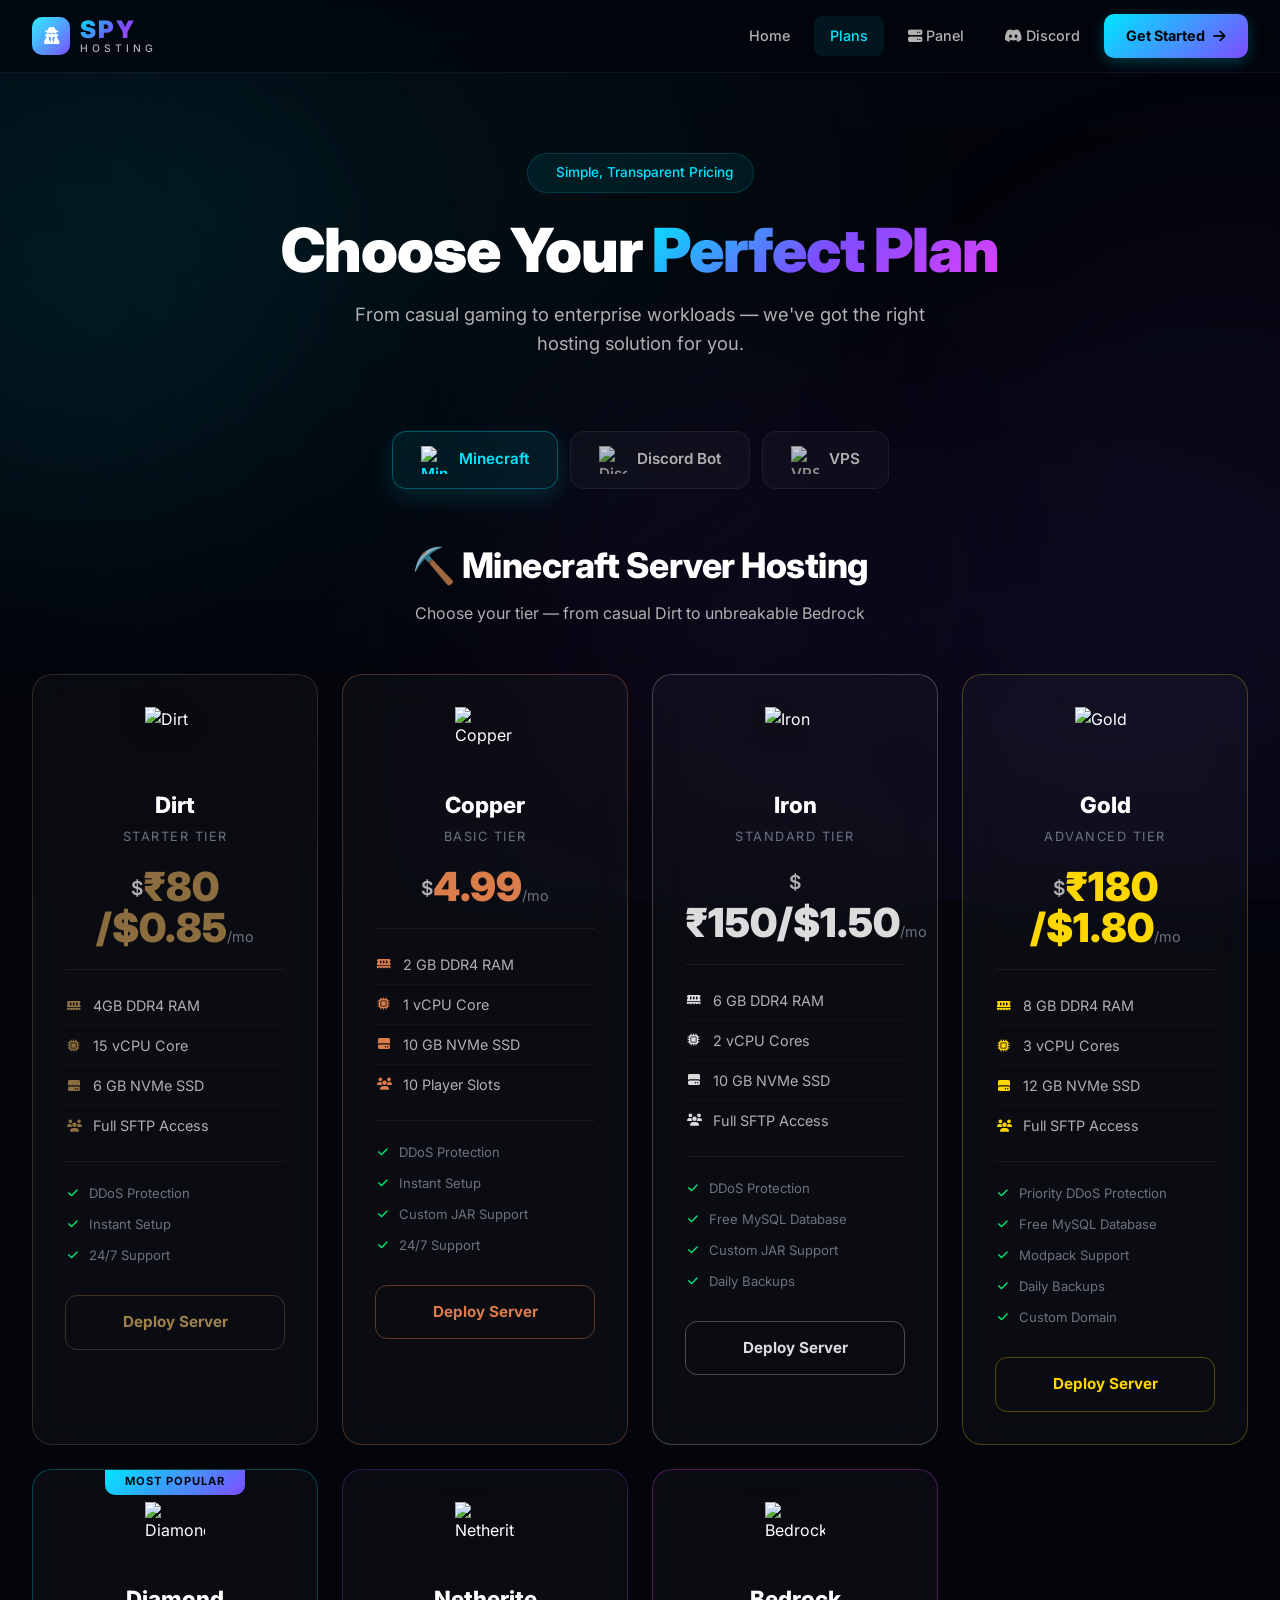
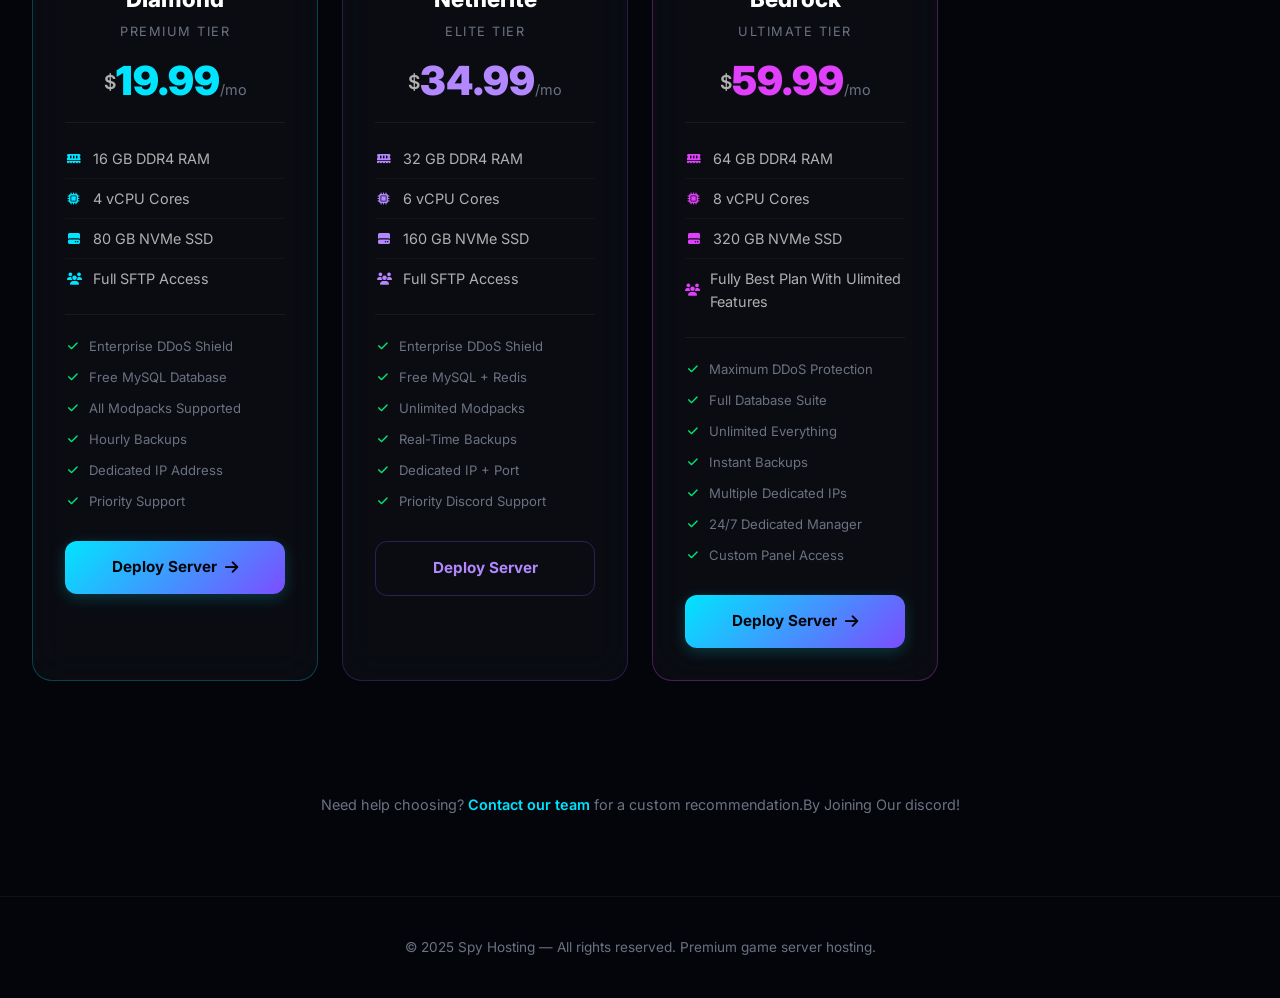
==== commit 46e949af: "Update plans.html" ====
--- a/static/plans.html
+++ b/static/plans.html
@@ -1152,22 +1152,22 @@
             <div class="plan-card plan-dirt">
               <div class="tier-icon">
                 <img
-                  src="https://ccvaults.com/assets/20.%20Blocks/18.%20Decoration/Dirt.png"
+                  src="https://ccvaults.com/assets/20.%20Blocks/18.%20Decoration/Dirt.png"  
                   alt="Dirt"
                 />
               </div>
               <div class="tier-name">Dirt</div>
               <div class="tier-subtitle">Starter Tier</div>
               <div class="plan-price">
-                <span class="currency">$</span><span class="amount">2.99</span
+                <span class="currency">$</span><span class="amount">₹80 /$0.85</span
                 ><span class="period">/mo</span>
               </div>
               <div class="plan-divider"></div>
               <ul class="plan-specs">
-                <li><i class="fas fa-memory"></i> 1 GB RAM</li>
-                <li><i class="fas fa-microchip"></i> 1 vCPU Core</li>
-                <li><i class="fas fa-hdd"></i> 5 GB NVMe SSD</li>
-                <li><i class="fas fa-users"></i> 5 Player Slots</li>
+                <li><i class="fas fa-memory"></i> 4GB DDR4 RAM</li>
+                <li><i class="fas fa-microchip"></i> 15 vCPU Core</li>
+                <li><i class="fas fa-hdd"></i> 6 GB NVMe SSD</li>
+                <li><i class="fas fa-users"></i>Full SFTP Access</li>
               </ul>
               <ul class="plan-features">
                 <li><i class="fas fa-check"></i> DDoS Protection</li>
@@ -1193,7 +1193,7 @@
               </div>
               <div class="plan-divider"></div>
               <ul class="plan-specs">
-                <li><i class="fas fa-memory"></i> 2 GB RAM</li>
+                <li><i class="fas fa-memory"></i> 2 GB DDR4 RAM</li>
                 <li><i class="fas fa-microchip"></i> 1 vCPU Core</li>
                 <li><i class="fas fa-hdd"></i> 10 GB NVMe SSD</li>
                 <li><i class="fas fa-users"></i> 10 Player Slots</li>
@@ -1218,15 +1218,15 @@
               <div class="tier-name">Iron</div>
               <div class="tier-subtitle">Standard Tier</div>
               <div class="plan-price">
-                <span class="currency">$</span><span class="amount">7.99</span
+                <span class="currency">$</span><span class="amount">₹150/$1.50</span
                 ><span class="period">/mo</span>
               </div>
               <div class="plan-divider"></div>
               <ul class="plan-specs">
-                <li><i class="fas fa-memory"></i> 4 GB RAM</li>
+                <li><i class="fas fa-memory"></i> 6 GB DDR4 RAM</li>
                 <li><i class="fas fa-microchip"></i> 2 vCPU Cores</li>
-                <li><i class="fas fa-hdd"></i> 20 GB NVMe SSD</li>
-                <li><i class="fas fa-users"></i> 25 Player Slots</li>
+                <li><i class="fas fa-hdd"></i> 10 GB NVMe SSD</li>
+                <li><i class="fas fa-users"></i> Full SFTP Access</li>
               </ul>
               <ul class="plan-features">
                 <li><i class="fas fa-check"></i> DDoS Protection</li>
@@ -1248,15 +1248,15 @@
               <div class="tier-name">Gold</div>
               <div class="tier-subtitle">Advanced Tier</div>
               <div class="plan-price">
-                <span class="currency">$</span><span class="amount">12.99</span
+                <span class="currency">$</span><span class="amount">₹180 /$1.80</span
                 ><span class="period">/mo</span>
               </div>
               <div class="plan-divider"></div>
               <ul class="plan-specs">
-                <li><i class="fas fa-memory"></i> 8 GB RAM</li>
+                <li><i class="fas fa-memory"></i> 8 GB DDR4 RAM</li>
                 <li><i class="fas fa-microchip"></i> 3 vCPU Cores</li>
-                <li><i class="fas fa-hdd"></i> 40 GB NVMe SSD</li>
-                <li><i class="fas fa-users"></i> 50 Player Slots</li>
+                <li><i class="fas fa-hdd"></i> 12 GB NVMe SSD</li>
+                <li><i class="fas fa-users"></i> Full SFTP Access</li>
               </ul>
               <ul class="plan-features">
                 <li><i class="fas fa-check"></i> Priority DDoS Protection</li>
@@ -1288,10 +1288,10 @@
               </div>
               <div class="plan-divider"></div>
               <ul class="plan-specs">
-                <li><i class="fas fa-memory"></i> 16 GB RAM</li>
+                <li><i class="fas fa-memory"></i> 16 GB DDR4 RAM</li>
                 <li><i class="fas fa-microchip"></i> 4 vCPU Cores</li>
                 <li><i class="fas fa-hdd"></i> 80 GB NVMe SSD</li>
-                <li><i class="fas fa-users"></i> 100 Player Slots</li>
+                <li><i class="fas fa-users"></i> Full SFTP Access</li>
               </ul>
               <ul class="plan-features">
                 <li><i class="fas fa-check"></i> Enterprise DDoS Shield</li>
@@ -1322,10 +1322,10 @@
               </div>
               <div class="plan-divider"></div>
               <ul class="plan-specs">
-                <li><i class="fas fa-memory"></i> 32 GB RAM</li>
+                <li><i class="fas fa-memory"></i> 32 GB DDR4 RAM</li>
                 <li><i class="fas fa-microchip"></i> 6 vCPU Cores</li>
                 <li><i class="fas fa-hdd"></i> 160 GB NVMe SSD</li>
-                <li><i class="fas fa-users"></i> 250 Player Slots</li>
+                <li><i class="fas fa-users"></i> Full SFTP Access</li>
               </ul>
               <ul class="plan-features">
                 <li><i class="fas fa-check"></i> Enterprise DDoS Shield</li>
@@ -1354,10 +1354,10 @@
               </div>
               <div class="plan-divider"></div>
               <ul class="plan-specs">
-                <li><i class="fas fa-memory"></i> 64 GB RAM</li>
+                <li><i class="fas fa-memory"></i> 64 GB DDR4 RAM</li>
                 <li><i class="fas fa-microchip"></i> 8 vCPU Cores</li>
                 <li><i class="fas fa-hdd"></i> 320 GB NVMe SSD</li>
-                <li><i class="fas fa-users"></i> Unlimited Players</li>
+                <li><i class="fas fa-users"></i> Fully Best Plan With Ulimited Features</li>
               </ul>
               <ul class="plan-features">
                 <li><i class="fas fa-check"></i> Maximum DDoS Protection</li>
